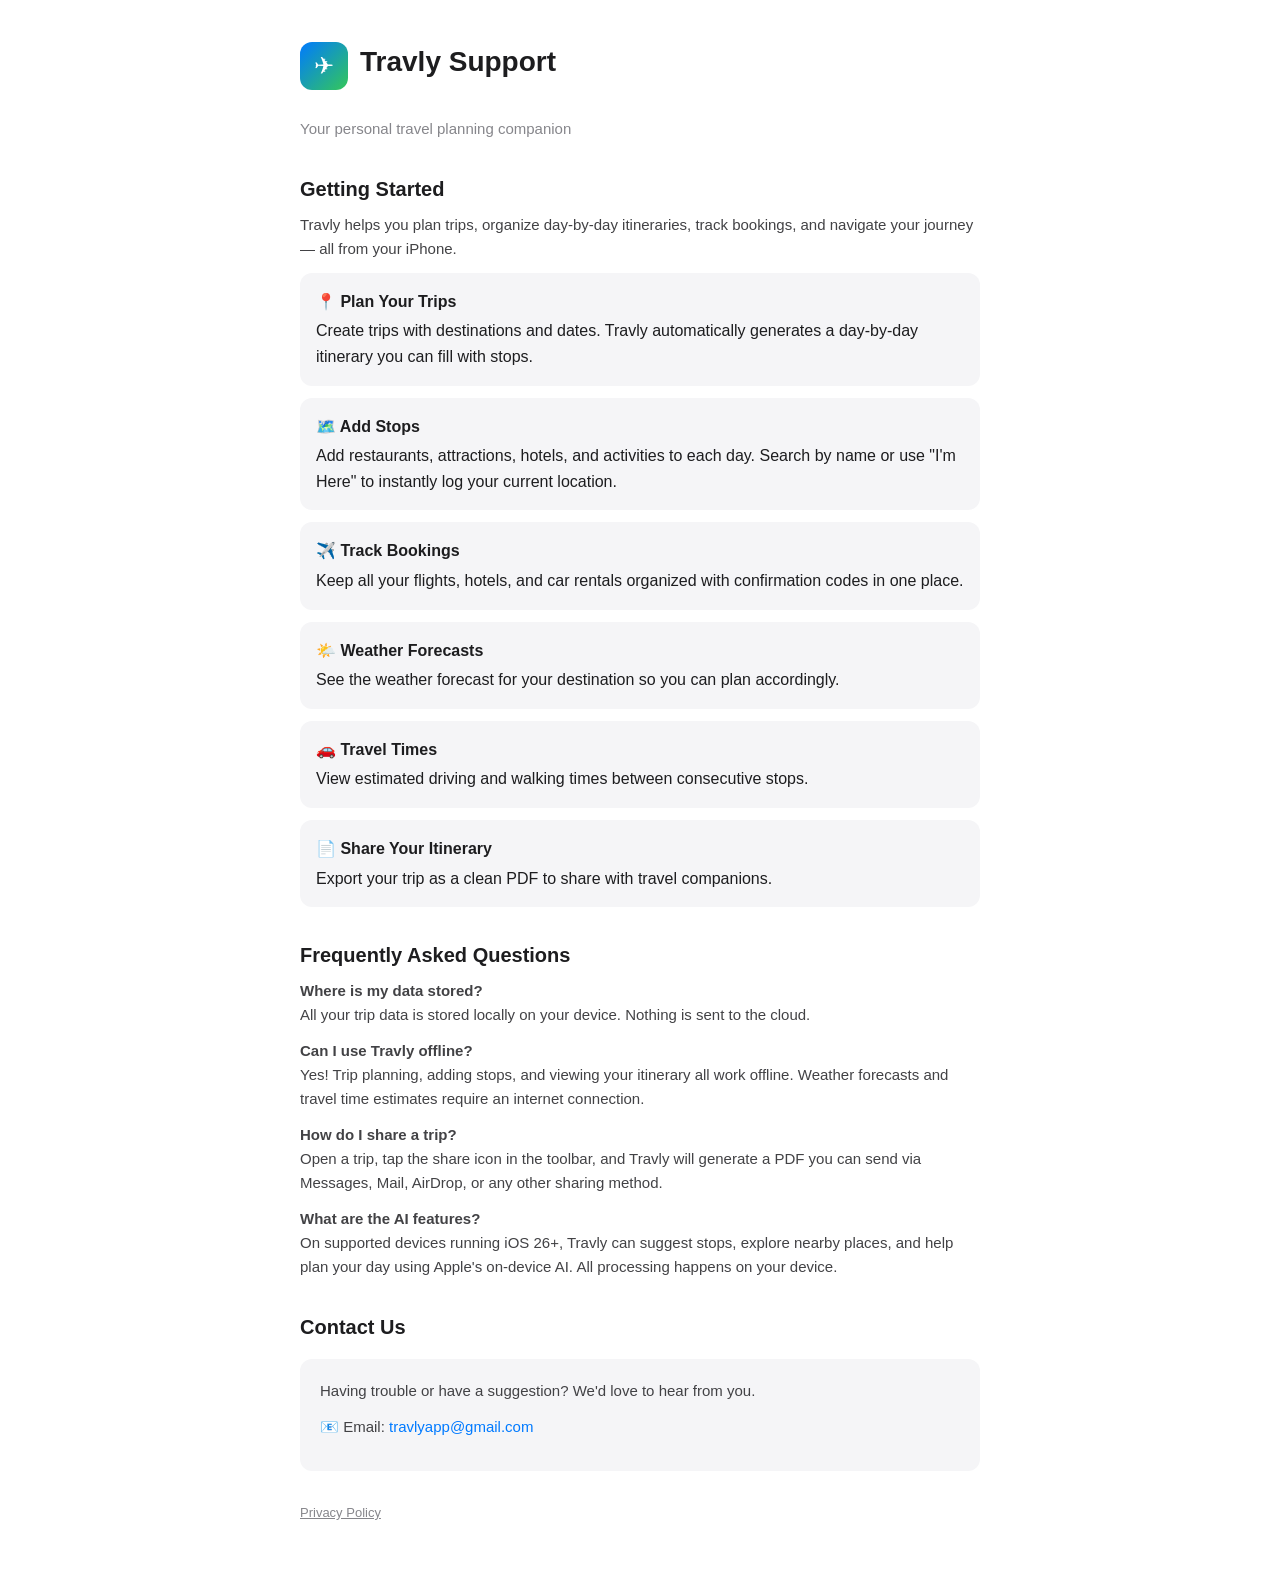
==== docs/support.html @ 1ecea93f "Add privacy policy and support pages for App Store - Privacy policy at docs/privacy.html - Support p" ====
<!DOCTYPE html>
<html lang="en">
<head>
    <meta charset="UTF-8">
    <meta name="viewport" content="width=device-width, initial-scale=1.0">
    <title>Travly — Support</title>
    <style>
        * { margin: 0; padding: 0; box-sizing: border-box; }
        body { font-family: -apple-system, BlinkMacSystemFont, "SF Pro Text", "Helvetica Neue", sans-serif; line-height: 1.6; color: #1d1d1f; background: #fff; padding: 40px 20px; max-width: 720px; margin: 0 auto; }
        h1 { font-size: 28px; font-weight: 700; margin-bottom: 8px; }
        h2 { font-size: 20px; font-weight: 600; margin-top: 32px; margin-bottom: 8px; }
        p, li { font-size: 15px; color: #424245; margin-bottom: 12px; }
        ul { padding-left: 20px; }
        .subtitle { font-size: 15px; color: #86868b; margin-bottom: 32px; }
        .app-header { display: flex; align-items: center; gap: 12px; margin-bottom: 24px; }
        .app-icon { width: 48px; height: 48px; border-radius: 12px; background: linear-gradient(135deg, #007AFF, #34C759); display: flex; align-items: center; justify-content: center; color: white; font-size: 24px; }
        .contact-box { background: #f5f5f7; border-radius: 12px; padding: 20px; margin-top: 16px; }
        .contact-box a { color: #007AFF; text-decoration: none; }
        .feature { background: #f5f5f7; border-radius: 12px; padding: 16px; margin-bottom: 12px; }
        .feature strong { display: block; margin-bottom: 4px; }
    </style>
</head>
<body>
    <div class="app-header">
        <div class="app-icon">✈</div>
        <h1>Travly Support</h1>
    </div>
    <p class="subtitle">Your personal travel planning companion</p>

    <h2>Getting Started</h2>
    <p>Travly helps you plan trips, organize day-by-day itineraries, track bookings, and navigate your journey — all from your iPhone.</p>

    <div class="feature">
        <strong>📍 Plan Your Trips</strong>
        Create trips with destinations and dates. Travly automatically generates a day-by-day itinerary you can fill with stops.
    </div>
    <div class="feature">
        <strong>🗺️ Add Stops</strong>
        Add restaurants, attractions, hotels, and activities to each day. Search by name or use "I'm Here" to instantly log your current location.
    </div>
    <div class="feature">
        <strong>✈️ Track Bookings</strong>
        Keep all your flights, hotels, and car rentals organized with confirmation codes in one place.
    </div>
    <div class="feature">
        <strong>🌤️ Weather Forecasts</strong>
        See the weather forecast for your destination so you can plan accordingly.
    </div>
    <div class="feature">
        <strong>🚗 Travel Times</strong>
        View estimated driving and walking times between consecutive stops.
    </div>
    <div class="feature">
        <strong>📄 Share Your Itinerary</strong>
        Export your trip as a clean PDF to share with travel companions.
    </div>

    <h2>Frequently Asked Questions</h2>

    <p><strong>Where is my data stored?</strong><br>
    All your trip data is stored locally on your device. Nothing is sent to the cloud.</p>

    <p><strong>Can I use Travly offline?</strong><br>
    Yes! Trip planning, adding stops, and viewing your itinerary all work offline. Weather forecasts and travel time estimates require an internet connection.</p>

    <p><strong>How do I share a trip?</strong><br>
    Open a trip, tap the share icon in the toolbar, and Travly will generate a PDF you can send via Messages, Mail, AirDrop, or any other sharing method.</p>

    <p><strong>What are the AI features?</strong><br>
    On supported devices running iOS 26+, Travly can suggest stops, explore nearby places, and help plan your day using Apple's on-device AI. All processing happens on your device.</p>

    <h2>Contact Us</h2>
    <div class="contact-box">
        <p>Having trouble or have a suggestion? We'd love to hear from you.</p>
        <p>📧 Email: <a href="mailto:travlyapp@gmail.com">travlyapp@gmail.com</a></p>
    </div>

    <p style="margin-top: 32px; font-size: 13px; color: #86868b;">
        <a href="privacy.html" style="color: #86868b;">Privacy Policy</a>
    </p>
</body>
</html>
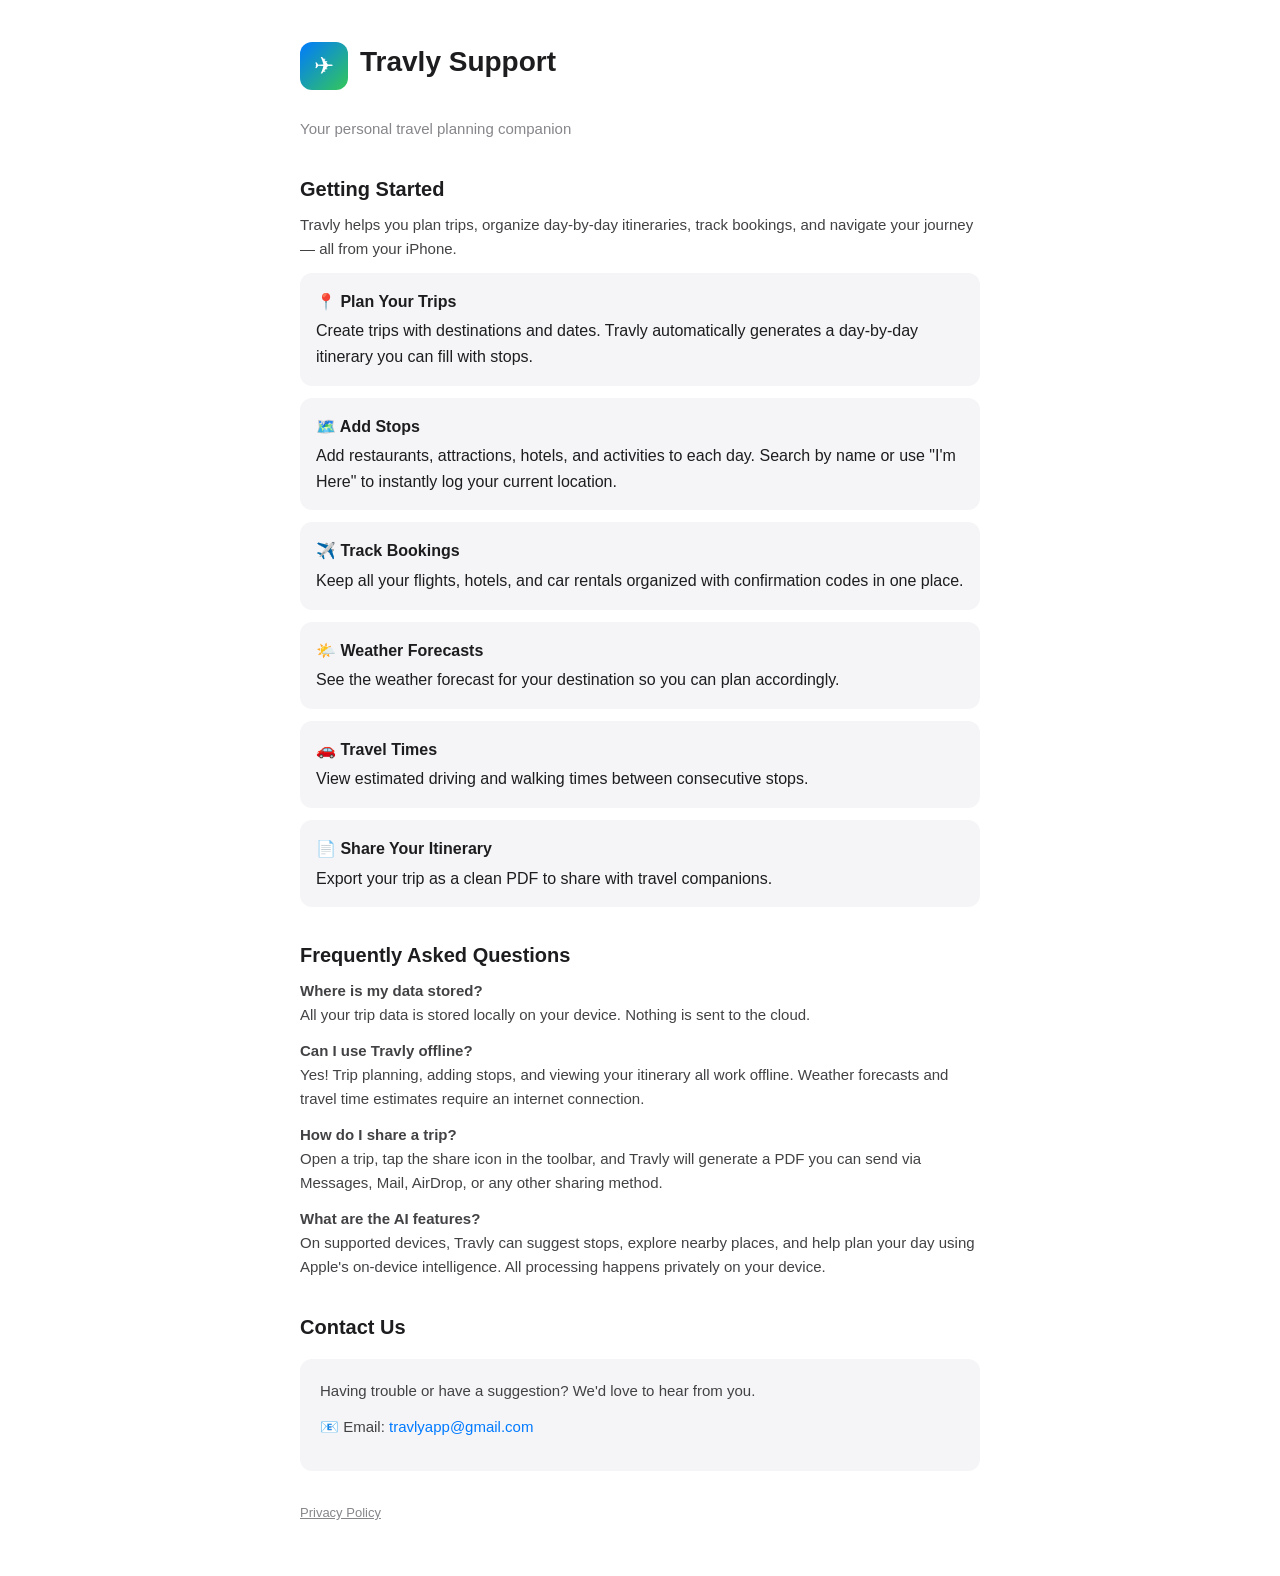
==== commit 690b8abd: "Fix App Store review rejection risks (build 5) - Wrap screenshot automation in #if DEBUG so test/deb" ====
--- a/docs/support.html
+++ b/docs/support.html
@@ -67,7 +67,7 @@
     Open a trip, tap the share icon in the toolbar, and Travly will generate a PDF you can send via Messages, Mail, AirDrop, or any other sharing method.</p>
 
     <p><strong>What are the AI features?</strong><br>
-    On supported devices running iOS 26+, Travly can suggest stops, explore nearby places, and help plan your day using Apple's on-device AI. All processing happens on your device.</p>
+    On supported devices, Travly can suggest stops, explore nearby places, and help plan your day using Apple's on-device intelligence. All processing happens privately on your device.</p>
 
     <h2>Contact Us</h2>
     <div class="contact-box">
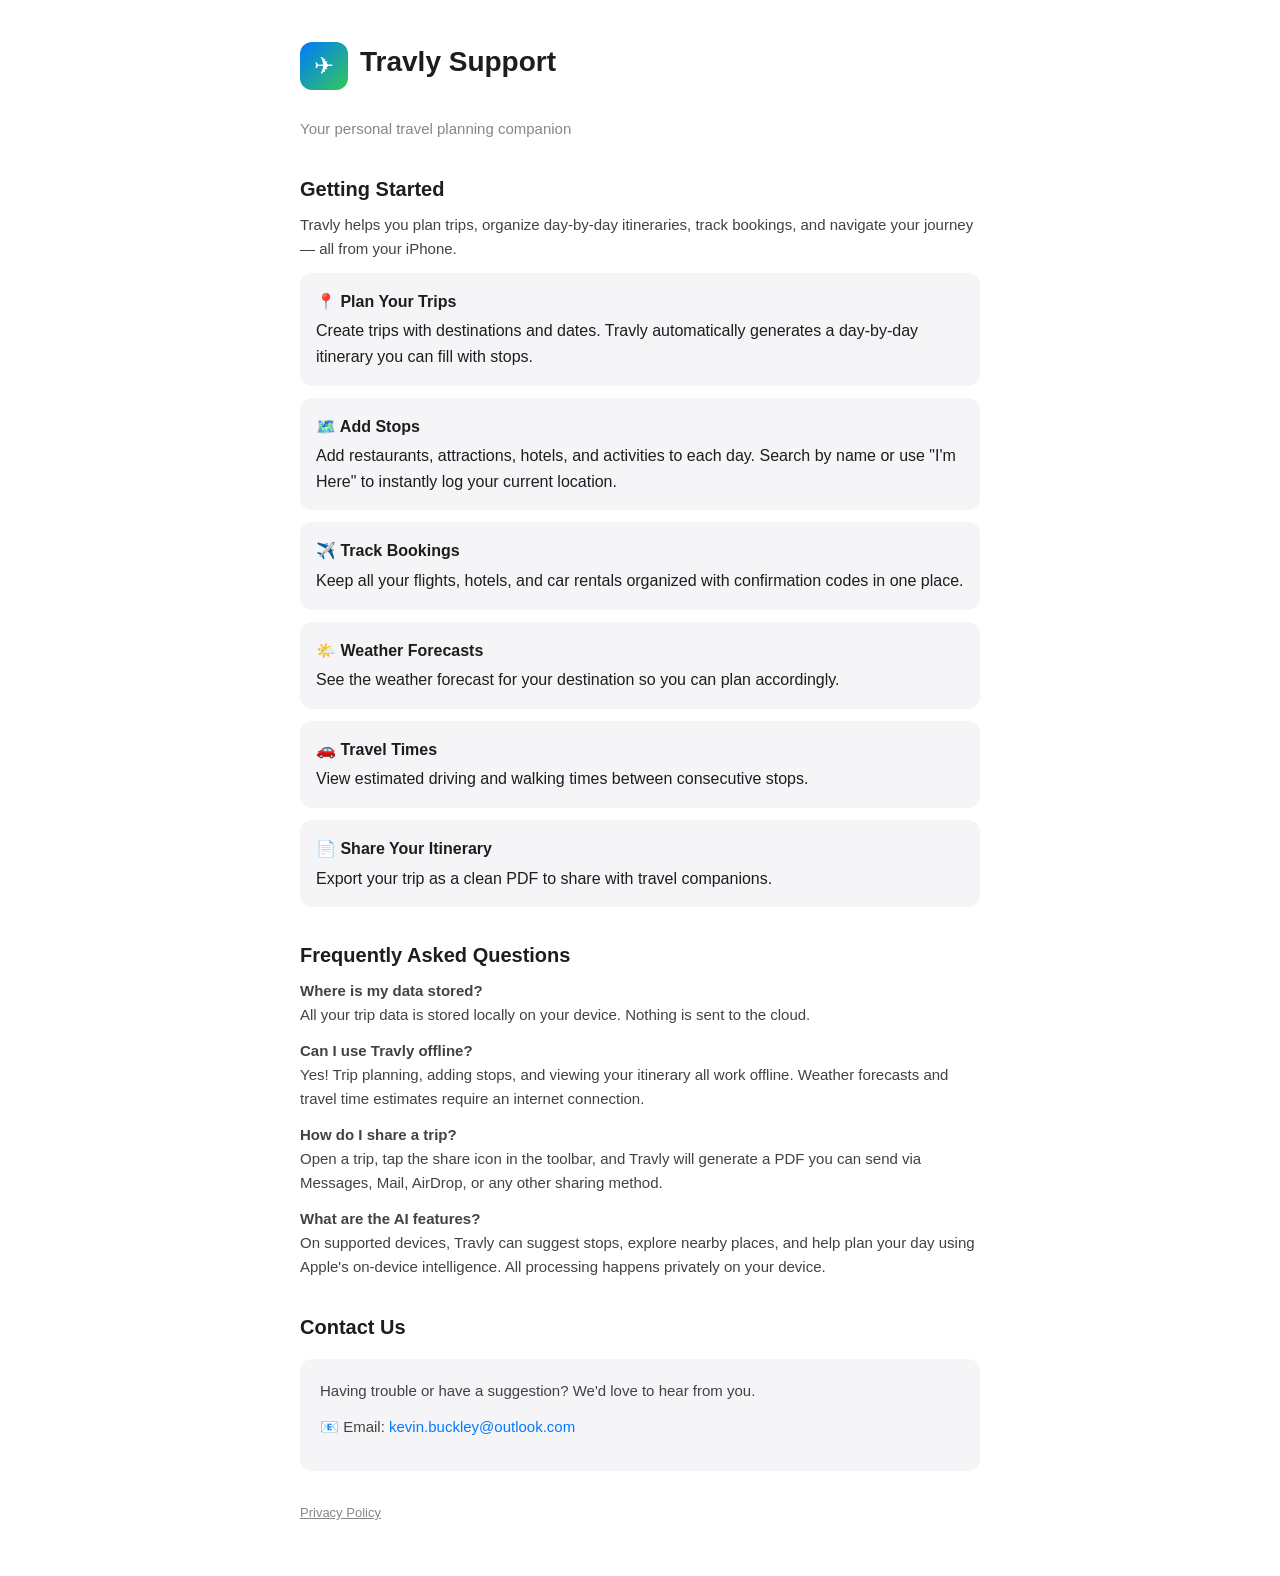
==== commit 28c09c2e: "Update contact email to kevin.buckley@outlook.com Co-Authored-By: Claude Opus 4.6 <noreply@anthropic" ====
--- a/docs/support.html
+++ b/docs/support.html
@@ -72,7 +72,7 @@
     <h2>Contact Us</h2>
     <div class="contact-box">
         <p>Having trouble or have a suggestion? We'd love to hear from you.</p>
-        <p>📧 Email: <a href="mailto:travlyapp@gmail.com">travlyapp@gmail.com</a></p>
+        <p>📧 Email: <a href="mailto:kevin.buckley@outlook.com">kevin.buckley@outlook.com</a></p>
     </div>
 
     <p style="margin-top: 32px; font-size: 13px; color: #86868b;">
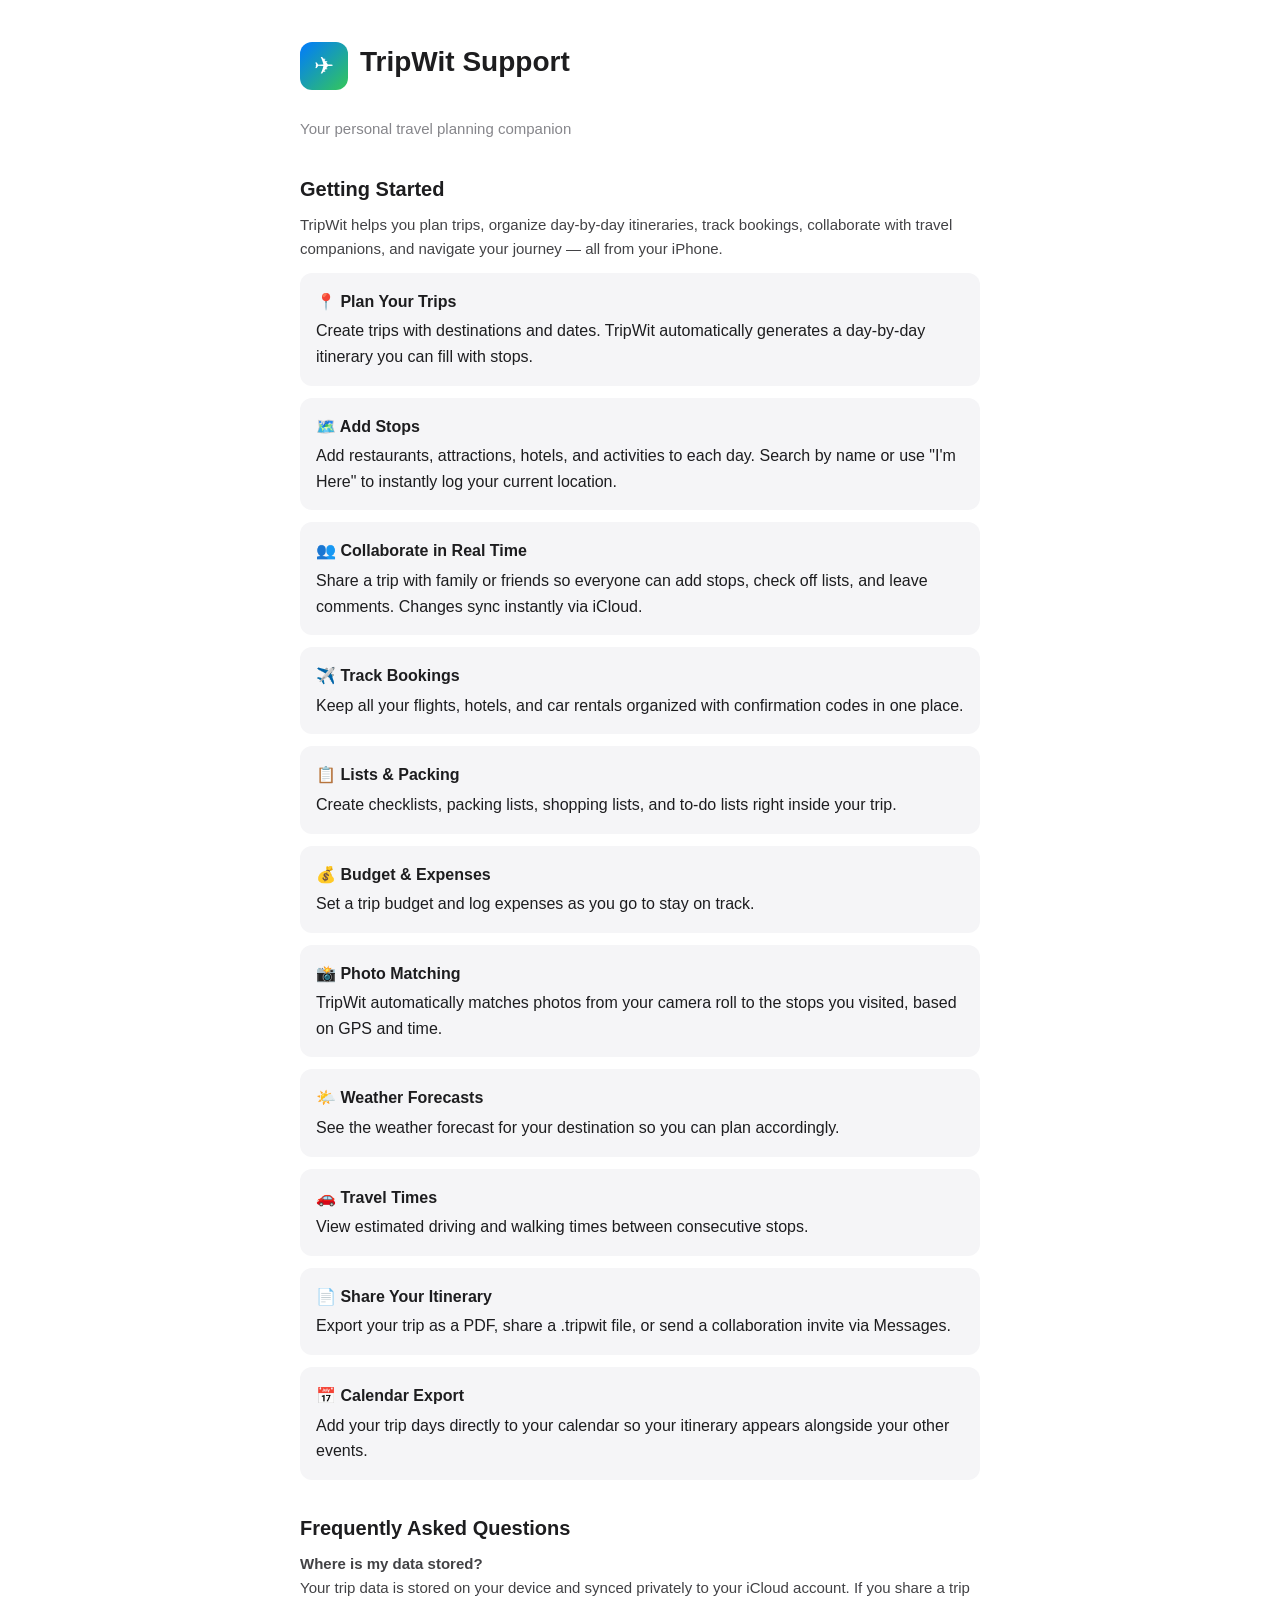
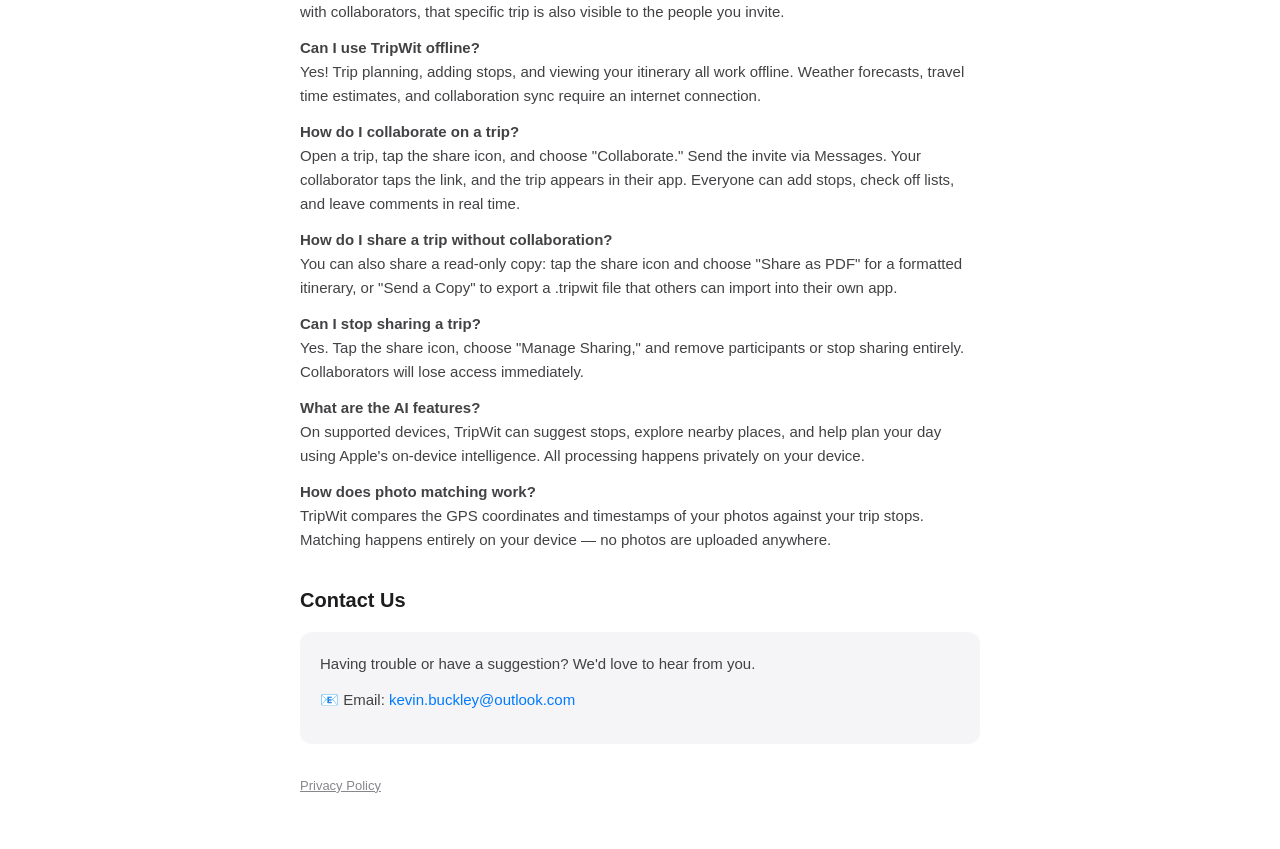
==== commit 95d53bbd: "Build 59: Workflow safety, stale data fixes, App Store prep - Smart day sync: preserve existing days" ====
--- a/docs/support.html
+++ b/docs/support.html
@@ -3,7 +3,7 @@
 <head>
     <meta charset="UTF-8">
     <meta name="viewport" content="width=device-width, initial-scale=1.0">
-    <title>Travly — Support</title>
+    <title>TripWit — Support</title>
     <style>
         * { margin: 0; padding: 0; box-sizing: border-box; }
         body { font-family: -apple-system, BlinkMacSystemFont, "SF Pro Text", "Helvetica Neue", sans-serif; line-height: 1.6; color: #1d1d1f; background: #fff; padding: 40px 20px; max-width: 720px; margin: 0 auto; }
@@ -23,24 +23,40 @@
 <body>
     <div class="app-header">
         <div class="app-icon">✈</div>
-        <h1>Travly Support</h1>
+        <h1>TripWit Support</h1>
     </div>
     <p class="subtitle">Your personal travel planning companion</p>
 
     <h2>Getting Started</h2>
-    <p>Travly helps you plan trips, organize day-by-day itineraries, track bookings, and navigate your journey — all from your iPhone.</p>
+    <p>TripWit helps you plan trips, organize day-by-day itineraries, track bookings, collaborate with travel companions, and navigate your journey — all from your iPhone.</p>
 
     <div class="feature">
         <strong>📍 Plan Your Trips</strong>
-        Create trips with destinations and dates. Travly automatically generates a day-by-day itinerary you can fill with stops.
+        Create trips with destinations and dates. TripWit automatically generates a day-by-day itinerary you can fill with stops.
     </div>
     <div class="feature">
         <strong>🗺️ Add Stops</strong>
         Add restaurants, attractions, hotels, and activities to each day. Search by name or use "I'm Here" to instantly log your current location.
     </div>
     <div class="feature">
+        <strong>👥 Collaborate in Real Time</strong>
+        Share a trip with family or friends so everyone can add stops, check off lists, and leave comments. Changes sync instantly via iCloud.
+    </div>
+    <div class="feature">
         <strong>✈️ Track Bookings</strong>
         Keep all your flights, hotels, and car rentals organized with confirmation codes in one place.
+    </div>
+    <div class="feature">
+        <strong>📋 Lists &amp; Packing</strong>
+        Create checklists, packing lists, shopping lists, and to-do lists right inside your trip.
+    </div>
+    <div class="feature">
+        <strong>💰 Budget &amp; Expenses</strong>
+        Set a trip budget and log expenses as you go to stay on track.
+    </div>
+    <div class="feature">
+        <strong>📸 Photo Matching</strong>
+        TripWit automatically matches photos from your camera roll to the stops you visited, based on GPS and time.
     </div>
     <div class="feature">
         <strong>🌤️ Weather Forecasts</strong>
@@ -52,22 +68,35 @@
     </div>
     <div class="feature">
         <strong>📄 Share Your Itinerary</strong>
-        Export your trip as a clean PDF to share with travel companions.
+        Export your trip as a PDF, share a .tripwit file, or send a collaboration invite via Messages.
+    </div>
+    <div class="feature">
+        <strong>📅 Calendar Export</strong>
+        Add your trip days directly to your calendar so your itinerary appears alongside your other events.
     </div>
 
     <h2>Frequently Asked Questions</h2>
 
     <p><strong>Where is my data stored?</strong><br>
-    All your trip data is stored locally on your device. Nothing is sent to the cloud.</p>
+    Your trip data is stored on your device and synced privately to your iCloud account. If you share a trip with collaborators, that specific trip is also visible to the people you invite.</p>
 
-    <p><strong>Can I use Travly offline?</strong><br>
-    Yes! Trip planning, adding stops, and viewing your itinerary all work offline. Weather forecasts and travel time estimates require an internet connection.</p>
+    <p><strong>Can I use TripWit offline?</strong><br>
+    Yes! Trip planning, adding stops, and viewing your itinerary all work offline. Weather forecasts, travel time estimates, and collaboration sync require an internet connection.</p>
 
-    <p><strong>How do I share a trip?</strong><br>
-    Open a trip, tap the share icon in the toolbar, and Travly will generate a PDF you can send via Messages, Mail, AirDrop, or any other sharing method.</p>
+    <p><strong>How do I collaborate on a trip?</strong><br>
+    Open a trip, tap the share icon, and choose "Collaborate." Send the invite via Messages. Your collaborator taps the link, and the trip appears in their app. Everyone can add stops, check off lists, and leave comments in real time.</p>
+
+    <p><strong>How do I share a trip without collaboration?</strong><br>
+    You can also share a read-only copy: tap the share icon and choose "Share as PDF" for a formatted itinerary, or "Send a Copy" to export a .tripwit file that others can import into their own app.</p>
+
+    <p><strong>Can I stop sharing a trip?</strong><br>
+    Yes. Tap the share icon, choose "Manage Sharing," and remove participants or stop sharing entirely. Collaborators will lose access immediately.</p>
 
     <p><strong>What are the AI features?</strong><br>
-    On supported devices, Travly can suggest stops, explore nearby places, and help plan your day using Apple's on-device intelligence. All processing happens privately on your device.</p>
+    On supported devices, TripWit can suggest stops, explore nearby places, and help plan your day using Apple's on-device intelligence. All processing happens privately on your device.</p>
+
+    <p><strong>How does photo matching work?</strong><br>
+    TripWit compares the GPS coordinates and timestamps of your photos against your trip stops. Matching happens entirely on your device — no photos are uploaded anywhere.</p>
 
     <h2>Contact Us</h2>
     <div class="contact-box">
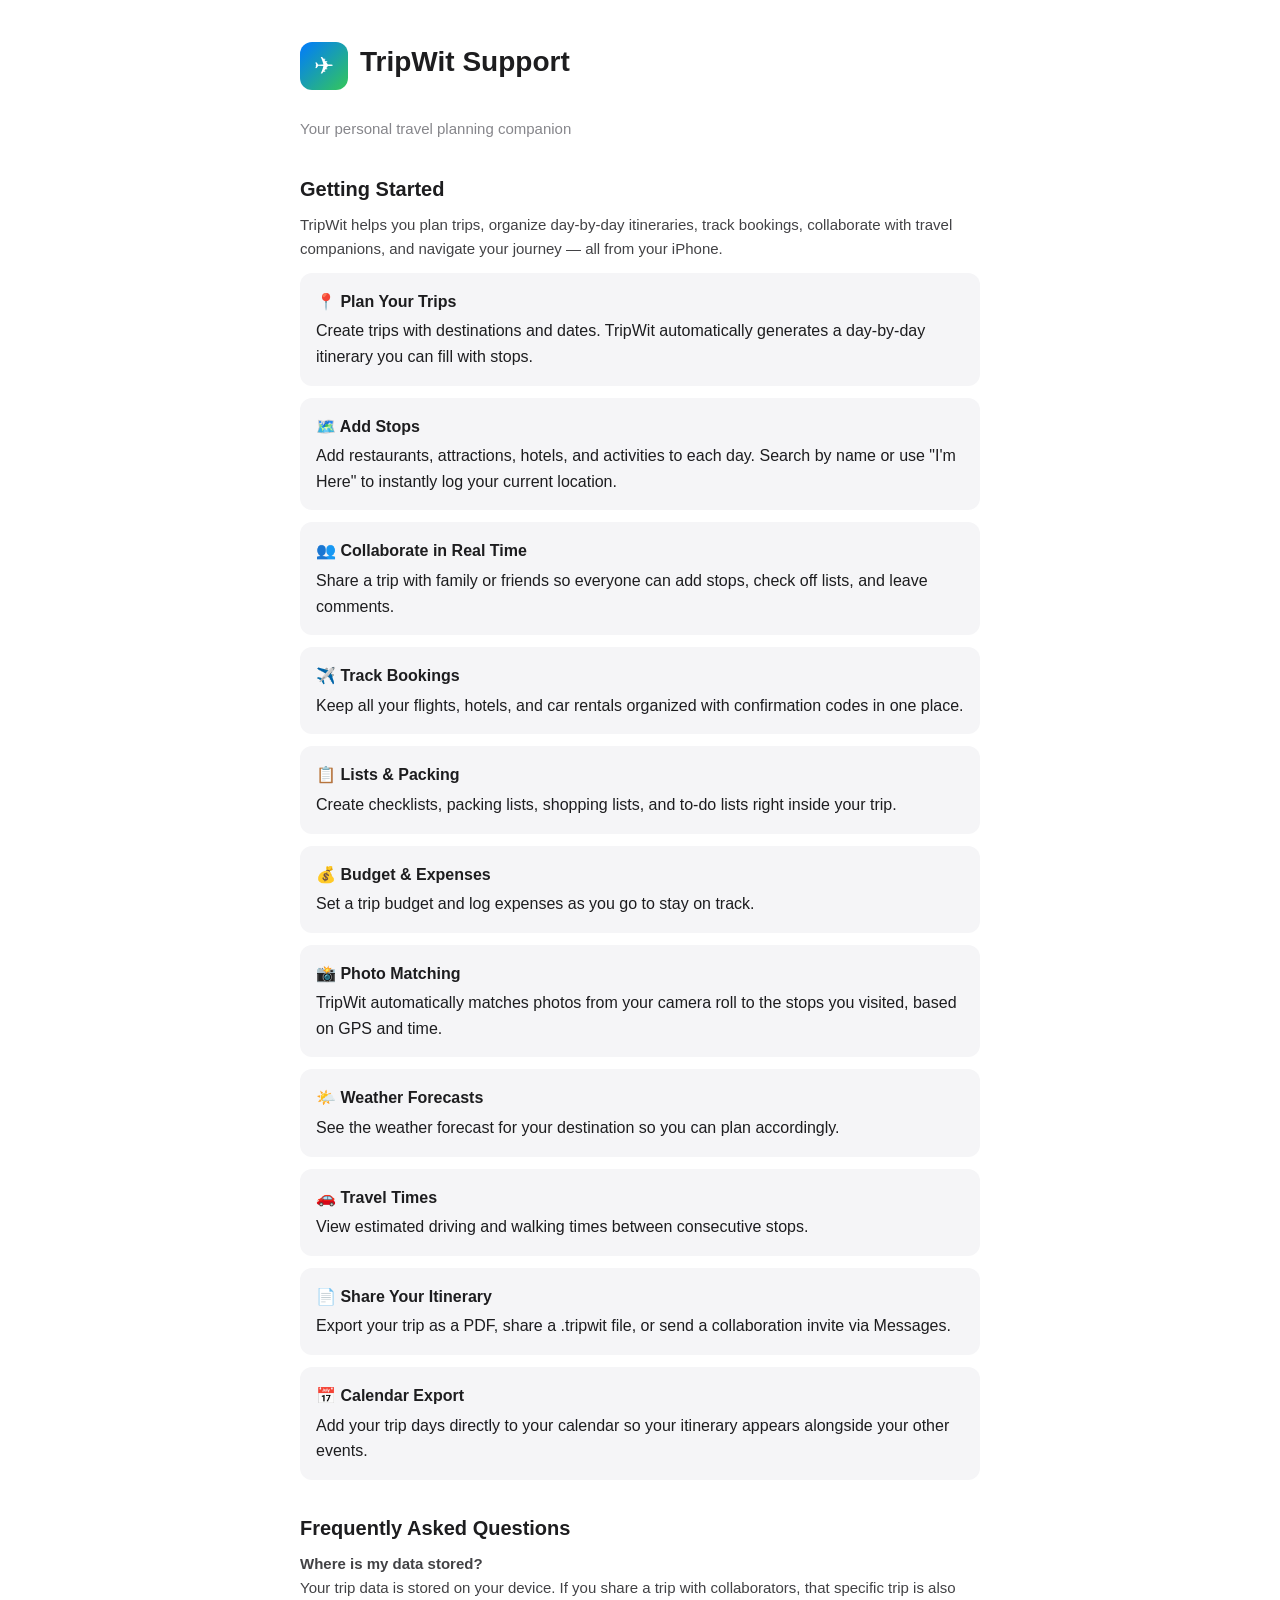
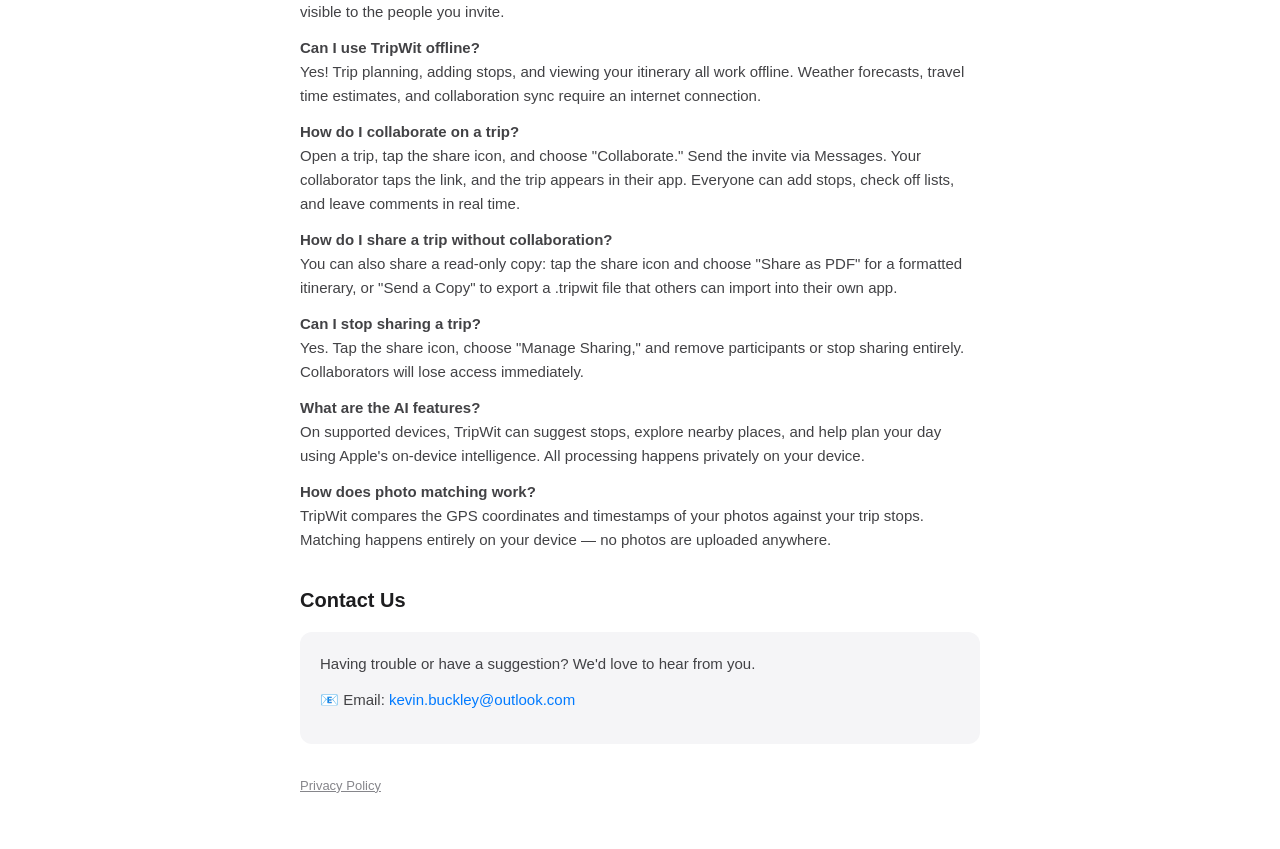
==== commit 54241a37: "Add automated App Store screenshot pipeline, remove iCloud references Screenshot tool: HTML/CSS temp" ====
--- a/docs/support.html
+++ b/docs/support.html
@@ -40,7 +40,7 @@
     </div>
     <div class="feature">
         <strong>👥 Collaborate in Real Time</strong>
-        Share a trip with family or friends so everyone can add stops, check off lists, and leave comments. Changes sync instantly via iCloud.
+        Share a trip with family or friends so everyone can add stops, check off lists, and leave comments.
     </div>
     <div class="feature">
         <strong>✈️ Track Bookings</strong>
@@ -78,7 +78,7 @@
     <h2>Frequently Asked Questions</h2>
 
     <p><strong>Where is my data stored?</strong><br>
-    Your trip data is stored on your device and synced privately to your iCloud account. If you share a trip with collaborators, that specific trip is also visible to the people you invite.</p>
+    Your trip data is stored on your device. If you share a trip with collaborators, that specific trip is also visible to the people you invite.</p>
 
     <p><strong>Can I use TripWit offline?</strong><br>
     Yes! Trip planning, adding stops, and viewing your itinerary all work offline. Weather forecasts, travel time estimates, and collaboration sync require an internet connection.</p>
